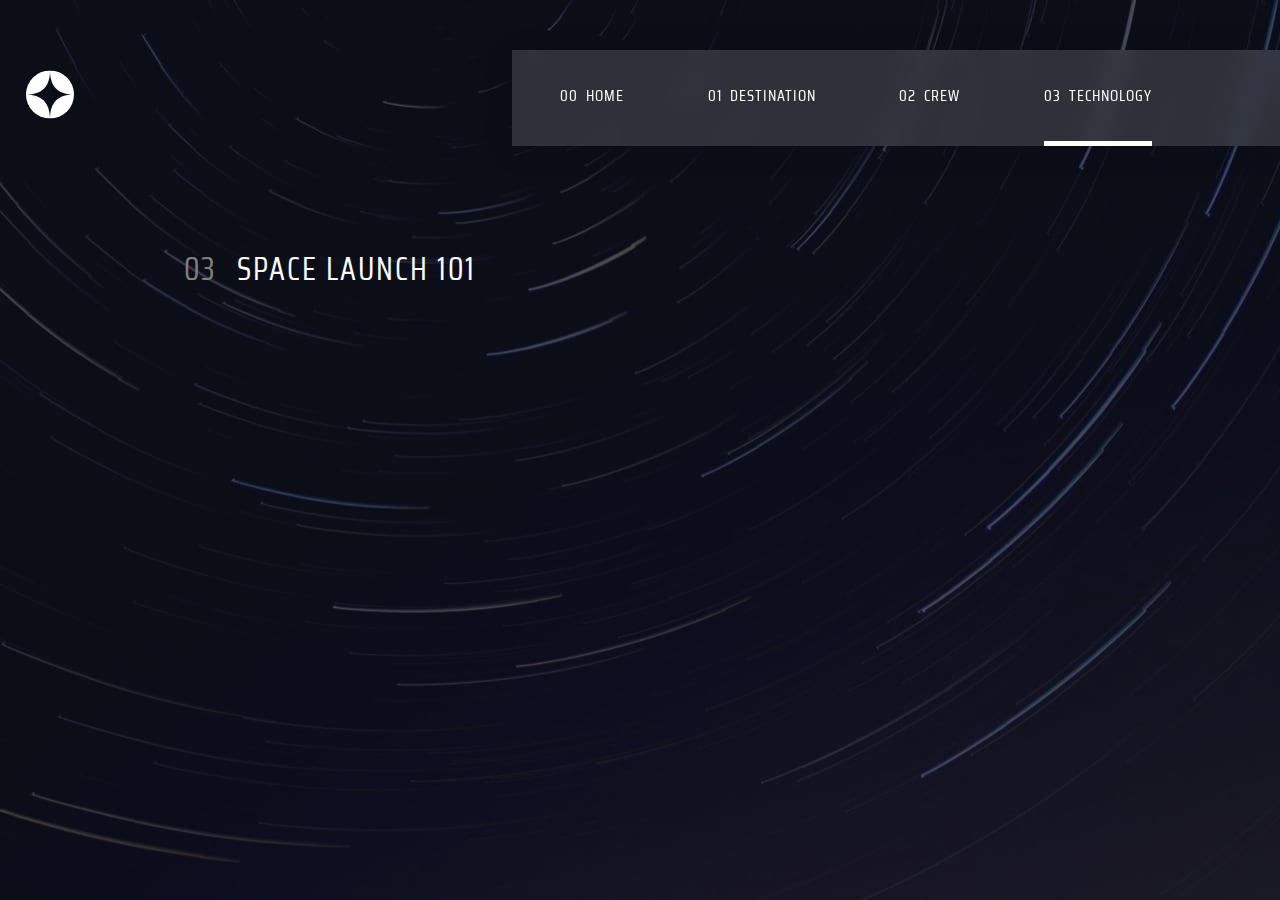
==== technology.html @ 3bd34f93 "first commit" ====
<!DOCTYPE html>
<html lang="en">
<head>
    <link rel="stylesheet" href="style.css">
    <link rel="stylesheet" href="styleP4.css">
    <meta charset="UTF-8">
    <meta http-equiv="X-UA-Compatible" content="IE=edge">
    <meta name="viewport" content="width=device-width, initial-scale=1.0">
    <title>Space tourism</title>
</head>
<body>
    
    <div class="app">
        <div class="menu">
            <input type="checkbox" id="checkBox" onclick="menu()">
            <svg id="open-menu" xmlns="http://www.w3.org/2000/svg" width="24" height="21"><g fill="#D0D6F9" fill-rule="evenodd"><path d="M0 0h24v3H0zM0 9h24v3H0zM0 18h24v3H0z"/></g></svg>
            <svg id="close-menu" xmlns="http://www.w3.org/2000/svg" width="20" height="21"><g fill="#D0D6F9" fill-rule="evenodd"><path d="M2.575.954l16.97 16.97-2.12 2.122L.455 3.076z"/><path d="M.454 17.925L17.424.955l2.122 2.12-16.97 16.97z"/></g></svg>
        </div>
        
        <div class="nav-container-mobile" id="mobileContainer">
            <ul class="nav-links-mobile">
                <li><a href="index.html">00  Home</a></li>
                <li><a href="destination.html">01  Destination</a></li>
                <li><a href="crew.html">02  Crew</a></li>
                <li><a class="active-mobile" href="technology.html">03  Technology</a></li>
            </ul>
        </div>
        <div class="nav-line">
            <div class="nav-logo">
                <a href="index.html"><svg xmlns="http://www.w3.org/2000/svg" width="48" height="48"><g fill="none" fill-rule="evenodd"><circle cx="24" cy="24" r="24" fill="#FFF"/><path fill="#0B0D17" d="M24 0c0 16-8 24-24 24 15.718.114 23.718 8.114 24 24 0-16 8-24 24-24-16 0-24-8-24-24z"/></g></svg></a>
            </div>
            <div class="nav-container">
                <ul class="nav-links">
                    <li><a href="index.html">00  Home</a></li>
                    <li><a href="destination.html">01  Destination</a></li>
                    <li><a href="crew.html">02  Crew</a></li>
                    <div class="active"><li><a href="technology.html">03  Technology</a></li></div>
                </ul>
            </div>
        </div>


        <div class="container">
            <div class="section1">
                <div class="title">
                    <p style="color: grey; font-size: 2em;">03</p>
                    <p style="text-transform: uppercase; color: white; font-size: 2em;">Space launch 101</p>
                </div>
                
            </div>

            <div class="section2">
                
            </div>
        </div>



    </div>



    <script src="script.js"></script>
</body>
</html>
---- style.css ----
@import url('https://fonts.googleapis.com/css2?family=Roboto:wght@300&family=Saira+Condensed:wght@500&display=swap');

*{
    font-family: 'Roboto', sans-serif;
    font-family: 'Saira Condensed', sans-serif;
    padding: 0;
    margin: 0;
}
html{
    overflow: hidden;
    height: 100%;
}
body{
    height: 100%;
    overflow: auto;
    overflow-x: hidden;
}

.app{
    width: 100vw;
    height: 100vh;
    background-size: cover;
    background-position: center;
}



.nav-line{
    z-index: 1;
    height: 6rem;
    position: relative;
    top: 50px;
}
.nav-logo{
    position: relative;
    top: 50%;
    transform: translateY(-50%);
    left: 2%;
}
.nav-container{
    position: absolute;
    top: 0;
    right: 0;
    height: 100%;
    width: 60vw;
    background: rgba(255, 255, 255, 0.15);
    box-shadow: 0 4px 30px rgba(0, 0, 0, 0.1);
    backdrop-filter: blur(12.3px);
    -webkit-backdrop-filter: blur(12.3px);
}
.nav-links{
    display: flex;
    justify-content: space-between;
    align-items: center;
    padding: 0px 8rem 0px 8rem;
    gap: 2rem;
    height: 6rem;
}
.nav-links li{
    display: inline;
    font-size: 1em;
    text-transform: uppercase;
    letter-spacing: 1px;
}
.nav-links li a{
    padding: 37px 0;
    text-decoration: none;
    color: white;
    display:inline-block;
    text-transform:uppercase;
}
.nav-links li a::after{
    position: relative;
    top: 2.05rem;
    content: '';
    display: block;
    width: 0;
    height: 5px;
    background: white;
    opacity: 50%;
    transition: width .3s;
}
.nav-links li a:hover::after{
    width: 100%;
}
.active li a::after{
    width: 100%;
    opacity: 100%;
}
.active-mobile{
    border-bottom: 5px solid white;
}


.menu{
    display: none;
    z-index: 2;
    cursor: crosshair;
    position: absolute;
    right: 5%;
    top: 80px;
}
#checkBox{
    z-index: 3;
    opacity: 0%;
    position: absolute;
    cursor: crosshair;
    width: 25px;
    height: 25px;
}
.nav-container-mobile{
    display: none;
    z-index: 1;
    position: absolute;
    width: 45vw;
    height: 100vh;
    background: rgba(255, 255, 255, 0.15);
    box-shadow: 0 4px 30px rgba(0, 0, 0, 0.1);
    backdrop-filter: blur(12.3px);
    -webkit-backdrop-filter: blur(12.3px);
    top: 0;
    right: -50%;
    transition: all .5s ease;
}
.nav-links-mobile{
    position: absolute;
    top: 20%;
    display: block;
    justify-content: space-between;
    align-items: center;
    left: 50%;
    transform: translateX(-50%);
    text-align: center;
    gap: 2rem;
    height: 6rem;
}
.nav-links-mobile li{
    padding-bottom: 3rem;
    display: block;
    font-size: 1.1em;
    text-transform: uppercase;
    letter-spacing: 1px;
}
.nav-links-mobile li a{
    text-decoration: none;
    color: white;
}


@media screen and (max-width: 1300px){
    .nav-links{
        padding: 0px 8rem 0px 3rem;
    }
}

@media screen and (max-width: 980px){
    .nav-container{
        display: none;
    }
    .menu{
        display: block;
    }
    .nav-container-mobile{
        display: block;
    }
    #close-menu{
        position: relative;
        display: none;
    }
}
---- styleP4.css ----
.app{
    background-image: url(assets/technology/background-technology-desktop.jpg);
}
.container{
    overflow: auto;
    position: absolute;
    top: 0;
    left: 0;
    width: 100vw;
    height: 100vh;
    display: block;
    z-index: 0;
}
.section1{
    position: relative;
    float: left;
    top: 16%;
    height: 82vh;
    width: 50%;
}
.title{
    position: relative;
    display: flex;
    justify-content: center;
    padding-top: 100px;
}
.title p{
    padding-left: 20px;
    letter-spacing: 2px;
}


.section2{
    float: right;
    position: relative;
    top: 16%;
    height: 82vh;
    width: 50%;
}




@media screen and (max-width: 980px){
    .section1{
        width: 100%;
        height: 60%;
    }
    .section2{
        width: 100%;
        height: 100%;
    }
    
}
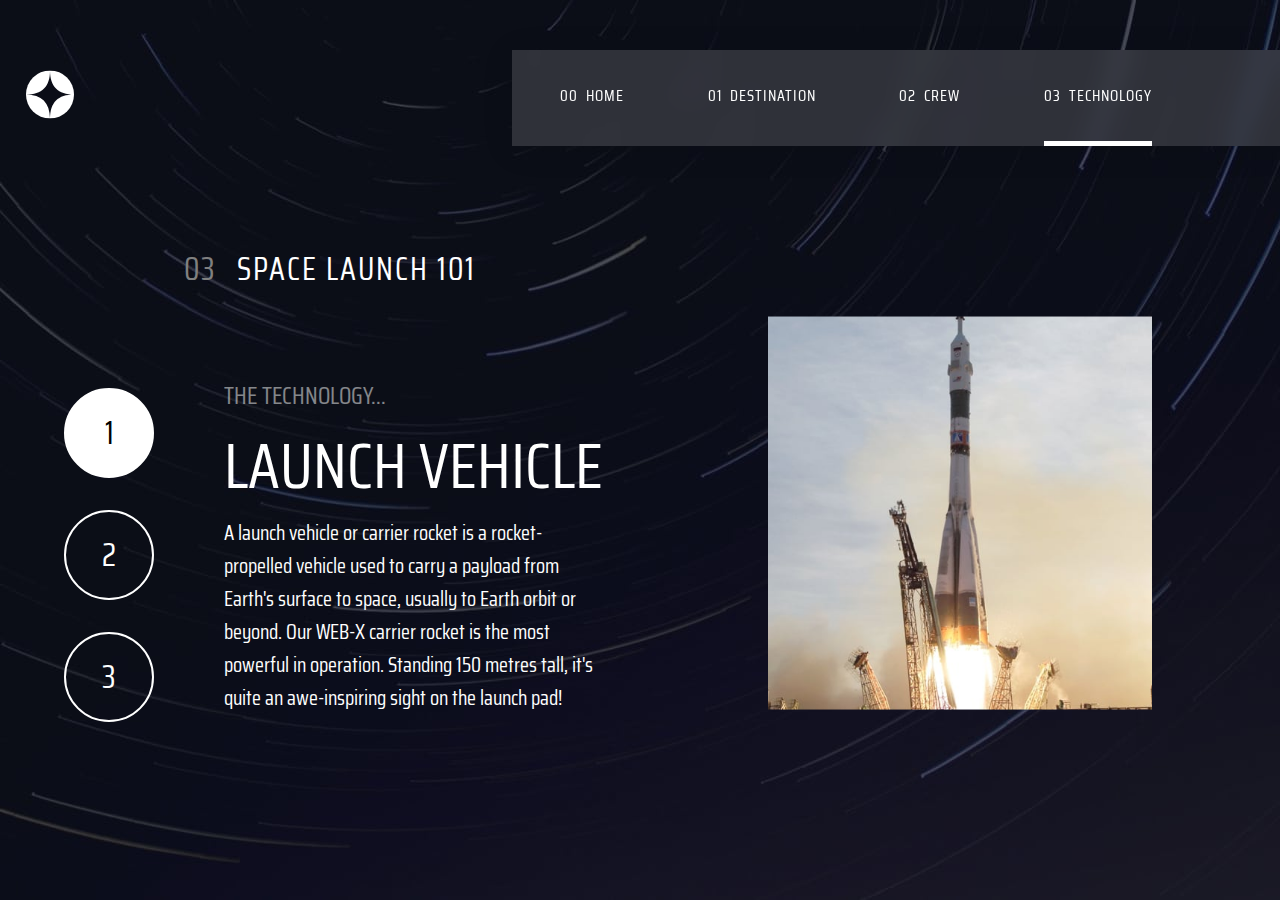
==== commit a5119b22: "update" ====
--- a/technology.html
+++ b/technology.html
@@ -47,10 +47,26 @@
                     <p style="text-transform: uppercase; color: white; font-size: 2em;">Space launch 101</p>
                 </div>
                 
+                <div class="t-container">
+                    <div class="b-container">
+                        <input onclick="bt1()" class="button b-active" id="b1" type="button" value="1">
+                        <input onclick="bt2()" class="button" id="b2" type="button" value="2">
+                        <input onclick="bt3()" class="button" id="b3" type="button" value="3">
+                    </div>
+
+                    <div class="t-text">
+                        <p style="font-size: 1.5em; opacity: 50%; text-transform: uppercase;">The Technology...</p>
+                        <p id="t-title">Launch Vehicle</p>
+                        <p id="t-description">A launch vehicle or carrier rocket is a rocket-propelled vehicle used to carry a payload from Earth's surface to space, usually to Earth orbit or beyond. Our WEB-X carrier rocket is the most powerful in operation. Standing 150 metres tall, it's quite an awe-inspiring sight on the launch pad!</p>
+                    </div>
+                </div>
+
             </div>
 
             <div class="section2">
-                
+                <div class="t-img">
+                    <img id="t-img" src="assets/technology/image-launch-vehicle-portrait.jpg" alt="">
+                </div>
             </div>
         </div>
 
--- a/style.css
+++ b/style.css
@@ -154,6 +154,11 @@
 }
 
 @media screen and (max-width: 980px){
+    .app{
+        max-width: 100vw;
+        position: absolute;
+        overflow: hidden;
+    }
     .nav-container{
         display: none;
     }
--- a/styleP4.css
+++ b/styleP4.css
@@ -28,6 +28,52 @@
     padding-left: 20px;
     letter-spacing: 2px;
 }
+.t-container{
+    position: relative;
+    max-width: 100%;
+    height: 75%;
+}
+.b-container{
+    position: absolute;
+    padding-left: 10%;
+    top: 50%;
+    transform: translateY(-50%);
+}
+.button{
+    justify-content: center;
+    display: flex;
+    margin-bottom: 2rem;
+    border-radius: 100%;
+    border: 2px solid white;
+    cursor: pointer;
+    width: 90px;
+    height: 90px;
+    background-color: rgba(0, 0, 0, 0);
+    color: white;
+    font-size: 2em;
+}
+.b-active{
+    background-color: white;
+    color: black;
+}
+.t-text{
+    max-width: 50vw;
+    top: 15%;
+    position: absolute;
+    left: 30%;
+    color: white;
+    padding-left: 2rem;
+}
+#t-title{
+    text-transform: uppercase;
+    font-size: 4em;
+    white-space: nowrap;
+}
+#t-description{
+    max-width: 30vw;
+    font-size: 1.3em;
+}
+
 
 
 .section2{
@@ -38,17 +84,84 @@
     width: 50%;
 }
 
+.t-img{
+    position: relative;
+    display: flex;
+    justify-content: center;
+    top: 50%;
+    transform: translateY(-50%);
+    width: 50vw;
+    height: auto;
+}
+.t-img img{
+    width: 30vw;
+}
 
 
 
 @media screen and (max-width: 980px){
     .section1{
         width: 100%;
+        height: 100%;
+    }
+    .t-text{
+        max-width: 100vw;
+        position: relative;
+        left: 0;
+        top: 40%;
+        color: white;
+    }
+    .b-container{
+        top: 20%;
+        left: 50%;
+        transform: translateX(-50%);
+        padding: 0;
+        white-space: nowrap;
+    }
+    .button{
+        display: inline;
+        position: relative;
+        align-items: center;
+        margin: 0 2rem 0 0;
+    }
+    #b3{margin: 0}
+    #t-title{
+        font-size: 11vw;
+        white-space: normal;
+    }
+    .t-text p{
+        display: flex;
+        justify-content: center;
+    }
+    #t-description{
+        display: flex;
+        justify-content: center;
+        padding: 0 2rem 0 2rem;
+        max-width: 100%;
+    }
+    .section2{
+        top: -5%;
+        width: 100%;
         height: 60%;
     }
+    .t-img img{
+        width: 80vw;
+        position: relative;
+        left: 50%;
+    }
+}
+
+@media screen and (max-width: 460px){
+    .button{
+        width: 20vw;
+        height: 20vw;
+    }
+    .t-container{
+        top: -10%;
+    }
+}
+@media screen and (max-width: 380px){
     .section2{
-        width: 100%;
-        height: 100%;
+        top: 15%;
     }
-    
 }